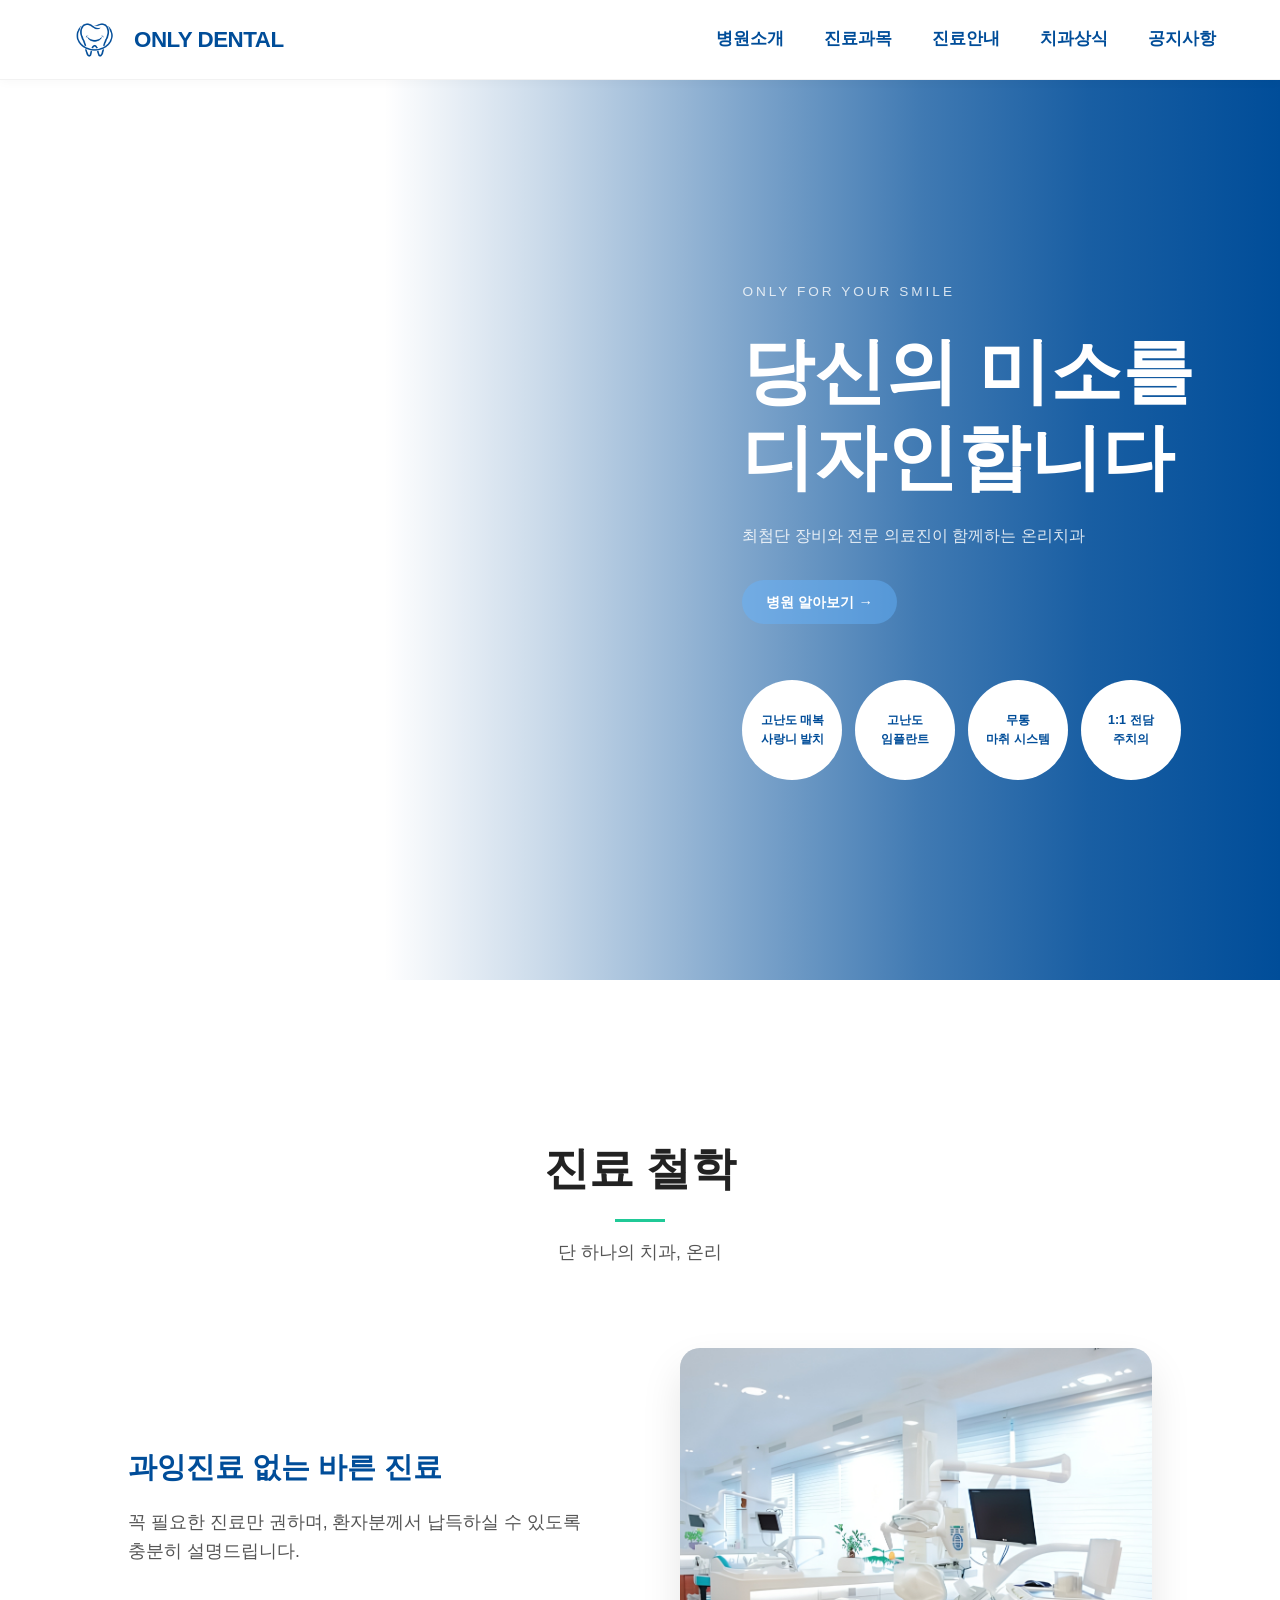
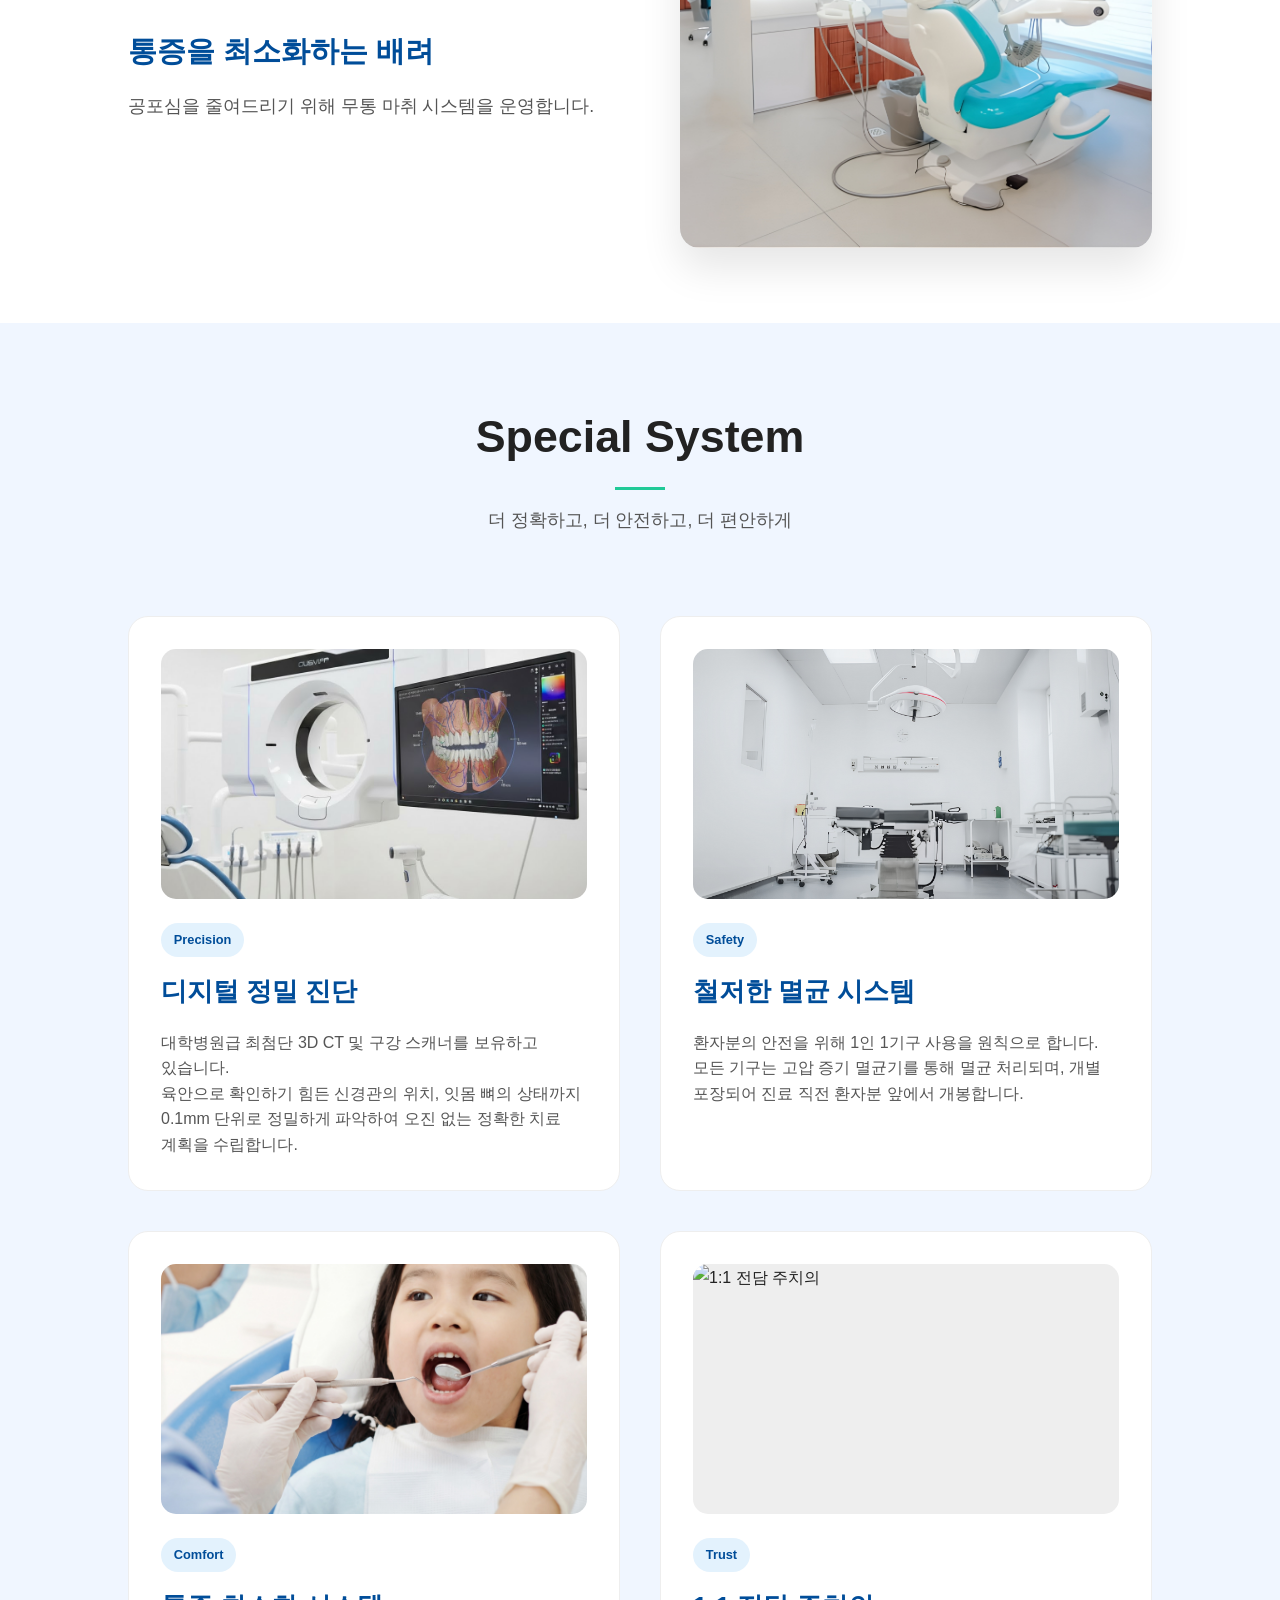
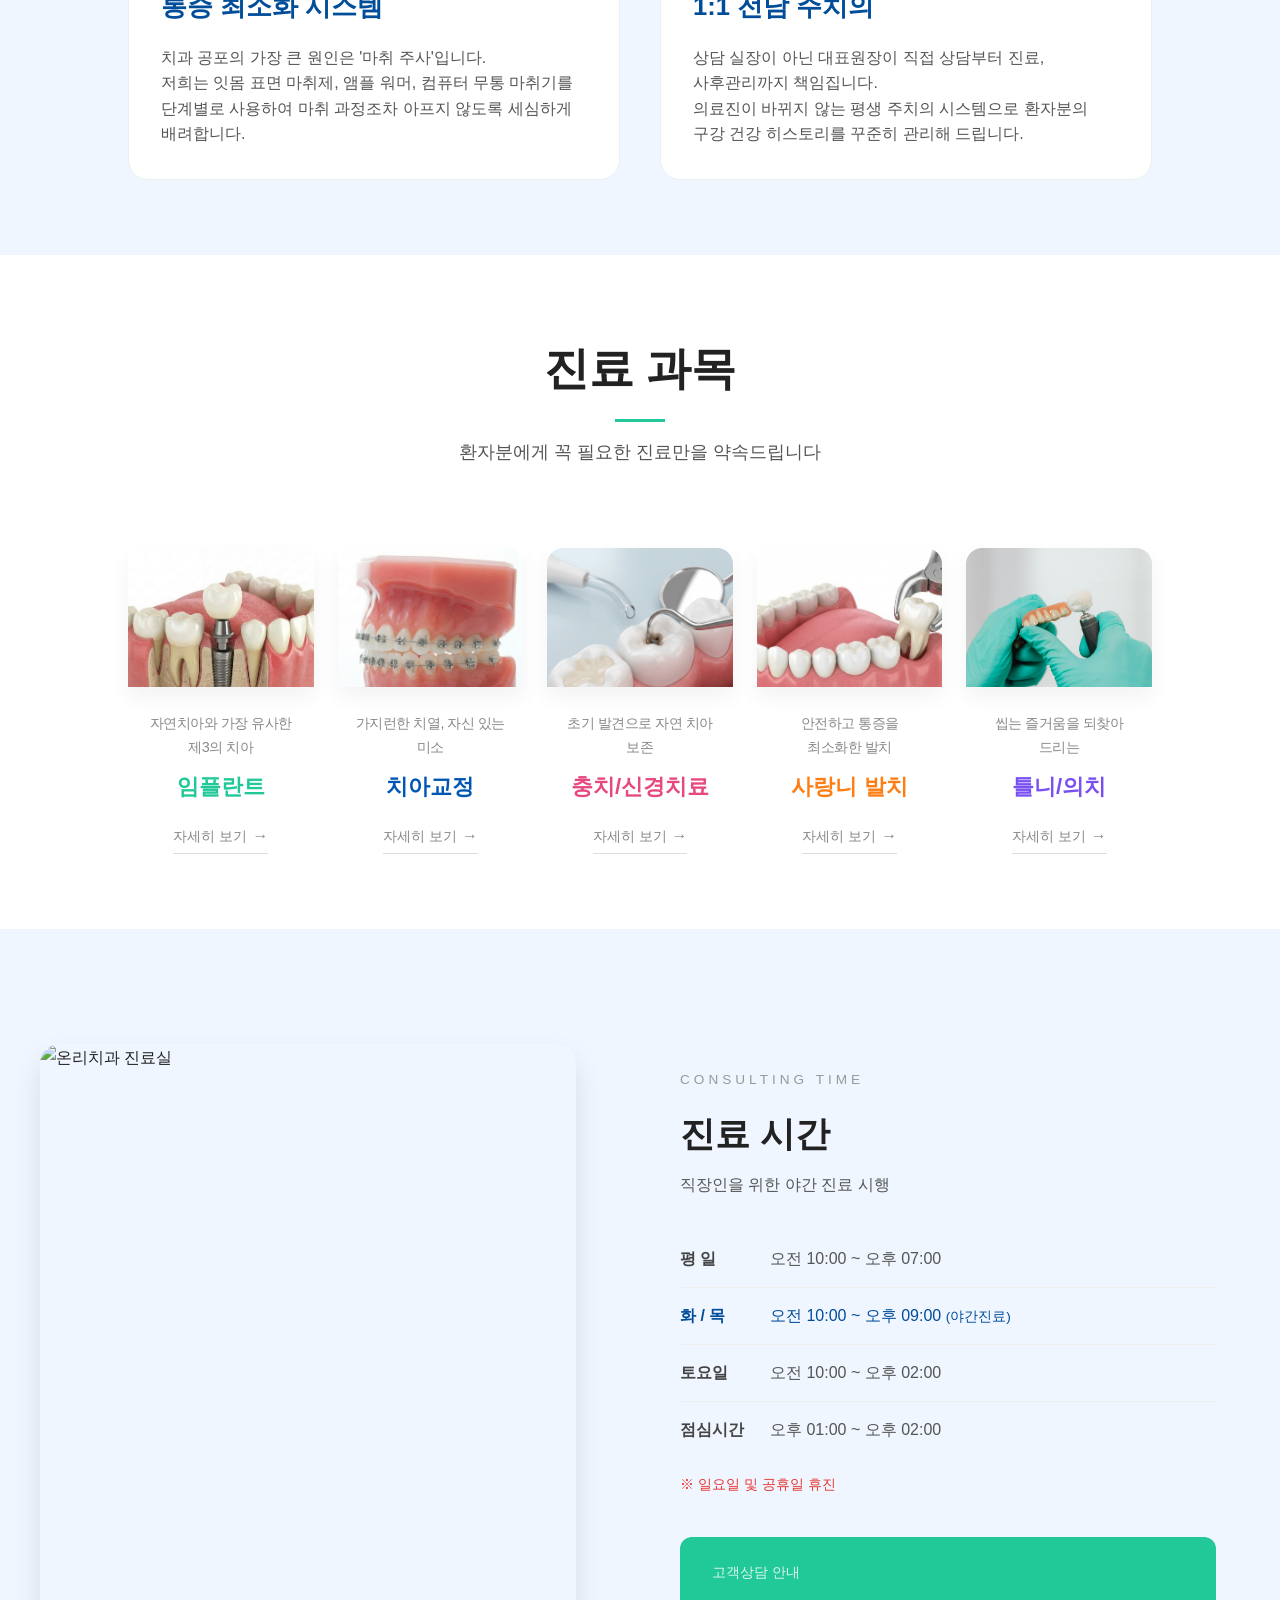
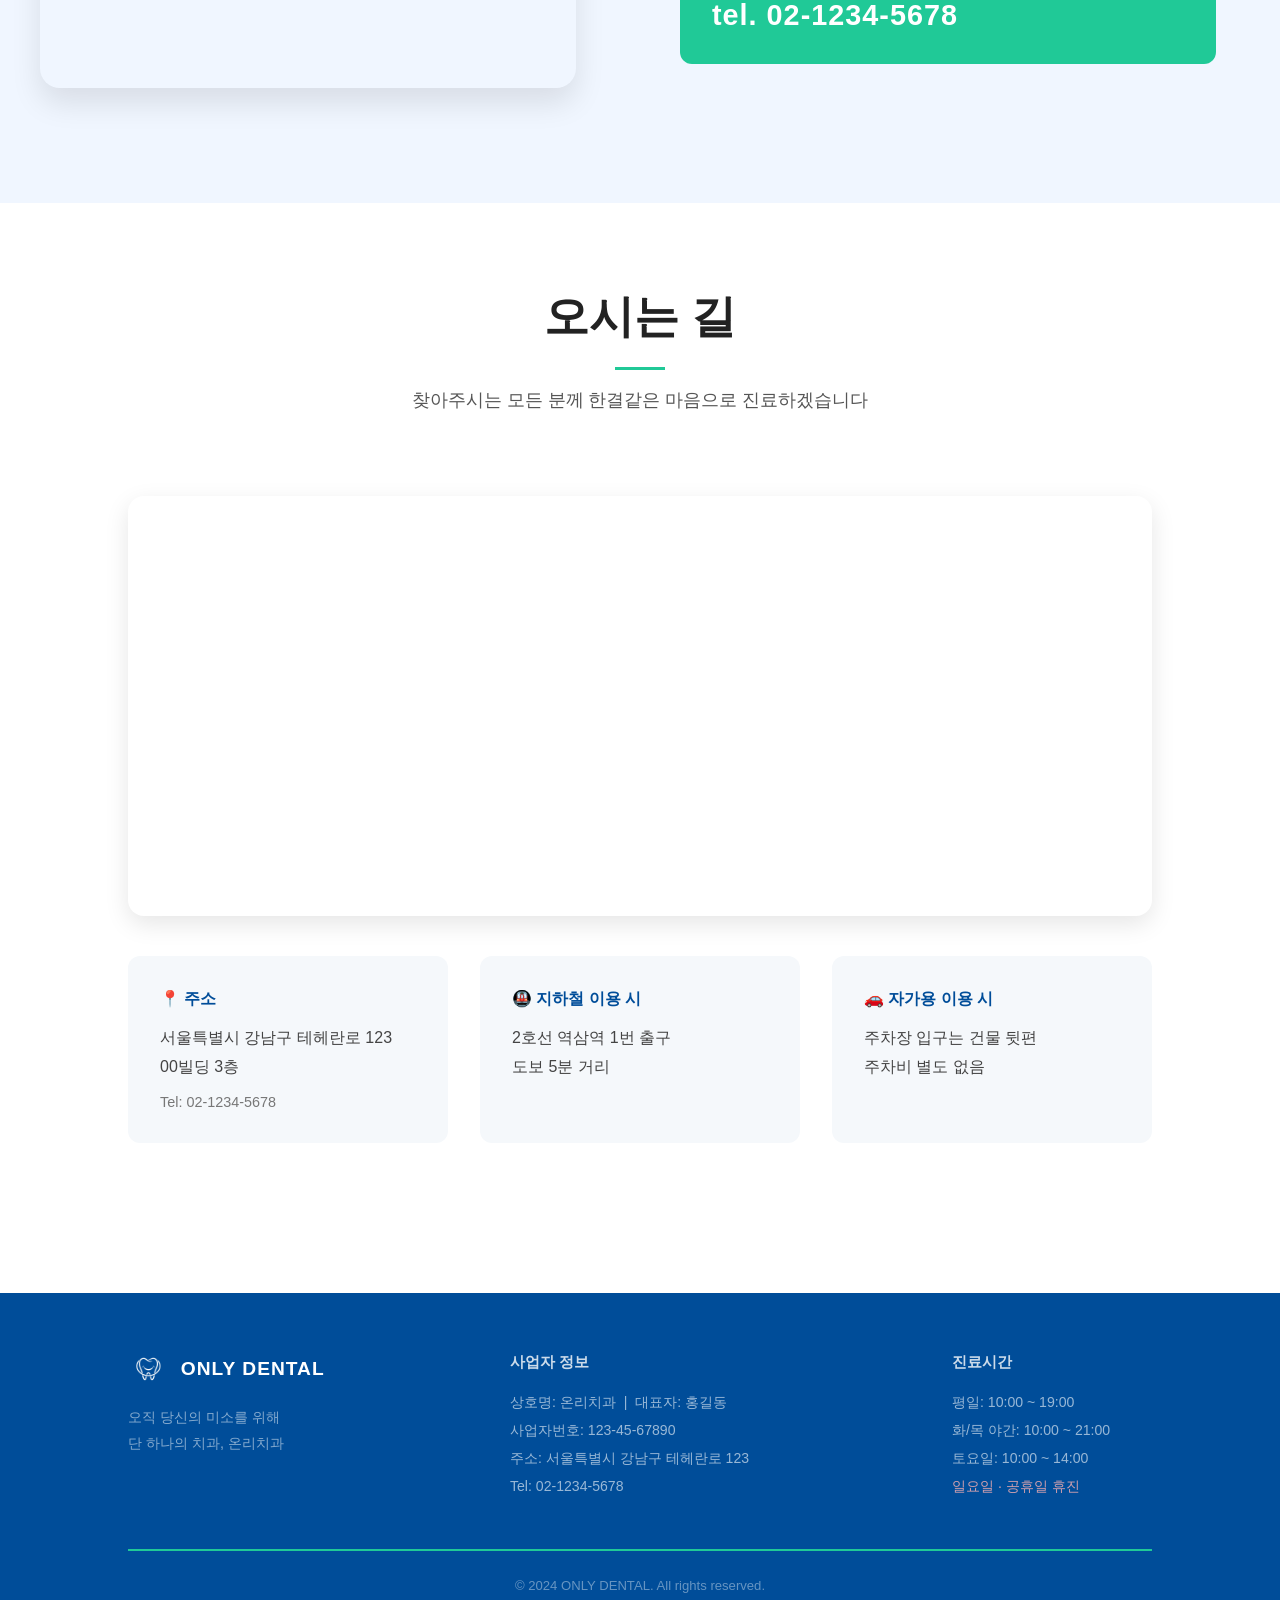
==== index.html @ c9c7b93b "update" ====
<!DOCTYPE html>
<html lang="ko">

<head>
    <meta charset="UTF-8">
    <meta name="viewport" content="width=device-width, initial-scale=1.0">
    <title>온리치과 - ONLY DENTAL</title>
    <link rel="stylesheet" href="style.css">
    <style>
        @font-face {
            font-family: 'Pretendard';
            src: url('fonts/Pretendard-Regular.woff2') format('woff2');
            font-weight: 400;
            font-display: optional;
        }
        @font-face {
            font-family: 'Pretendard';
            src: url('fonts/Pretendard-SemiBold.woff2') format('woff2');
            font-weight: 600;
            font-display: optional;
        }
        @font-face {
            font-family: 'Pretendard';
            src: url('fonts/Pretendard-Bold.woff2') format('woff2');
            font-weight: 700;
            font-display: optional;
        }
        @font-face {
            font-family: 'Pretendard';
            src: url('fonts/Pretendard-ExtraBold.woff2') format('woff2');
            font-weight: 800;
            font-display: optional;
        }
    </style>
</head>

<body>
    <header>
        <div class="logo">
            <a href="index.html">
                <img src="logo1.png" alt="ONLY DENTAL" class="logo-img" id="logo-img">
                <span class="logo-text">ONLY DENTAL</span>
            </a>
        </div>
        <nav>
            <ul>
                <li><a href="about.html">병원소개</a></li>
                <li><a href="service.html">진료과목</a></li>
                <li><a href="guide.html">진료안내</a></li>
                <li><a href="knowledge.html">치과상식</a></li>
                <li><a href="notice.html">공지사항</a></li>
            </ul>
        </nav>
        <div class="mobile-menu-toggle">☰</div>
    </header>

    <section class="hero" id="home">
        <!-- 슬라이드 1 -->
        <div class="hero-slide active" style="background-image: url('hero1.png');">
            <div class="hero-content-box">
                <p class="hero-sub-label">ONLY FOR YOUR SMILE</p>
                <h1>당신의 미소를<br>디자인합니다</h1>
                <p class="hero-desc">최첨단 장비와 전문 의료진이 함께하는 온리치과</p>
                <a href="about.html" class="cta-button">병원 알아보기 →</a>
                <div class="hero-badges">
                    <div class="hero-badge">고난도 매복<br>사랑니 발치</div>
                    <div class="hero-badge">고난도<br>임플란트</div>
                    <div class="hero-badge">무통<br>마취 시스템</div>
                    <div class="hero-badge">1:1 전담<br>주치의</div>
                </div>
            </div>
        </div>

        <!-- 슬라이드 2 -->
        <div class="hero-slide" style="background-image: url('hero2.png');">
            <div class="hero-content-box">
                <p class="hero-sub-label">OUR SERVICES</p>
                <h1>온리치과와 함께<br>건강한 미소를</h1>
                <p class="hero-desc">검증된 술식과 체계적인 진료 시스템</p>
                <div class="hero-icons">
                    <div class="hero-icon-item">
                        <div class="hero-icon-circle">
                            <img src="implant.jpg" alt="임플란트">
                        </div>
                        <span>임플란트</span>
                    </div>
                    <div class="hero-icon-item">
                        <div class="hero-icon-circle">
                            <img src="orthodontics.jpg" alt="치아교정">
                        </div>
                        <span>치아교정</span>
                    </div>
                    <div class="hero-icon-item">
                        <div class="hero-icon-circle">
                            <img src="cavity.jpg" alt="충치·신경치료">
                        </div>
                        <span>충치·신경치료</span>
                    </div>
                    <div class="hero-icon-item">
                        <div class="hero-icon-circle">
                            <img src="wisdom.jpg" alt="사랑니 발치">
                        </div>
                        <span>사랑니 발치</span>
                    </div>
                    <div class="hero-icon-item">
                        <div class="hero-icon-circle">
                            <img src="denture.jpg" alt="틀니·의치">
                        </div>
                        <span>틀니·의치</span>
                    </div>
                    <div class="hero-icon-item">
                        <div class="hero-icon-circle">
                            <img src="scaling.jpg" alt="스케일링">
                        </div>
                        <span>스케일링</span>
                    </div>
                </div>
            </div>
        </div>

    </section>

    <!-- 진료 철학 섹션 -->
    <section class="section" id="philosophy" style="padding: 150px 10% 75px; background-color: white;">
        <div class="section-title">
            <h2>진료 철학</h2>
            <p>단 하나의 치과, 온리</p>
        </div>
        <div class="about-preview">
            <div class="about-text">
                <h3>과잉진료 없는 바른 진료</h3>
                <p>꼭 필요한 진료만 권하며, 환자분께서 납득하실 수 있도록 충분히 설명드립니다.</p>
                <br>
                <h3>통증을 최소화하는 배려</h3>
                <p>공포심을 줄여드리기 위해 무통 마취 시스템을 운영합니다.</p>
            </div>
            <div class="about-image">
                <img src="clinic-interior.png" alt="온리치과 진료실 내부"
                     style="width:100%; height:100%; object-fit:cover;">
            </div>
        </div>
    </section>

    <!-- Special System 섹션 -->
    <section class="section" id="system" style="padding: 75px 10%; background-color: #f0f6ff;">
        <div class="section-title">
            <h2>Special System</h2>
            <p>더 정확하고, 더 안전하고, 더 편안하게</p>
        </div>
        <div class="system-container">
            <div class="system-row">
                <div class="system-image">
                    <img src="Special System1.jpg" alt="디지털 정밀 진단">
                </div>
                <div class="system-text">
                    <div class="icon-badge">Precision</div>
                    <h3>디지털 정밀 진단</h3>
                    <p>대학병원급 최첨단 3D CT 및 구강 스캐너를 보유하고 있습니다.<br>
                    육안으로 확인하기 힘든 신경관의 위치, 잇몸 뼈의 상태까지
                    0.1mm 단위로 정밀하게 파악하여 오진 없는 정확한 치료 계획을 수립합니다.</p>
                </div>
            </div>
            <div class="system-row">
                <div class="system-image">
                    <img src="Special System2.png" alt="철저한 멸균 시스템">
                </div>
                <div class="system-text">
                    <div class="icon-badge">Safety</div>
                    <h3>철저한 멸균 시스템</h3>
                    <p>환자분의 안전을 위해 1인 1기구 사용을 원칙으로 합니다.<br>
                    모든 기구는 고압 증기 멸균기를 통해 멸균 처리되며,
                    개별 포장되어 진료 직전 환자분 앞에서 개봉합니다.</p>
                </div>
            </div>
            <div class="system-row">
                <div class="system-image">
                    <img src="Special System3.png" alt="통증 최소화 시스템">
                </div>
                <div class="system-text">
                    <div class="icon-badge">Comfort</div>
                    <h3>통증 최소화 시스템</h3>
                    <p>치과 공포의 가장 큰 원인은 '마취 주사'입니다.<br>
                    저희는 잇몸 표면 마취제, 앰플 워머, 컴퓨터 무통 마취기를
                    단계별로 사용하여 마취 과정조차 아프지 않도록 세심하게 배려합니다.</p>
                </div>
            </div>
            <div class="system-row">
                <div class="system-image">
                    <img src="Special System4.png" alt="1:1 전담 주치의">
                </div>
                <div class="system-text">
                    <div class="icon-badge">Trust</div>
                    <h3>1:1 전담 주치의</h3>
                    <p>상담 실장이 아닌 대표원장이 직접 상담부터 진료, 사후관리까지 책임집니다.<br>
                    의료진이 바뀌지 않는 평생 주치의 시스템으로
                    환자분의 구강 건강 히스토리를 꾸준히 관리해 드립니다.</p>
                </div>
            </div>
        </div>
    </section>

    <!-- 진료 과목 섹션 -->
    <section class="section service-section" id="services" style="padding: 75px 10%; background-color: white;">
        <div class="section-title">
            <h2>진료 과목</h2>
            <p>환자분에게 꼭 필요한 진료만을 약속드립니다</p>
        </div>
        <div class="service-grid">
            <div class="service-item">
                <div class="service-img">
                    <img src="service-implant.png" alt="임플란트">
                </div>
                <div class="service-info">
                    <p class="sub-desc">자연치아와 가장 유사한 제3의 치아</p>
                    <h3 class="text-green">임플란트</h3>
                    <a href="service.html#implant" class="view-btn">자세히 보기 <span class="arrow">→</span></a>
                </div>
            </div>
            <div class="service-item">
                <div class="service-img">
                    <img src="service-ortho.png" alt="치아교정">
                </div>
                <div class="service-info">
                    <p class="sub-desc">가지런한 치열, 자신 있는 미소</p>
                    <h3 class="text-blue">치아교정</h3>
                    <a href="service.html#ortho" class="view-btn">자세히 보기 <span class="arrow">→</span></a>
                </div>
            </div>
            <div class="service-item">
                <div class="service-img">
                    <img src="service-cavity.png" alt="충치치료">
                </div>
                <div class="service-info">
                    <p class="sub-desc">초기 발견으로 자연 치아 보존</p>
                    <h3 class="text-pink">충치/신경치료</h3>
                    <a href="service.html#cavity" class="view-btn">자세히 보기 <span class="arrow">→</span></a>
                </div>
            </div>
            <div class="service-item">
                <div class="service-img">
                    <img src="service-wisdom.png" alt="사랑니 발치">
                </div>
                <div class="service-info">
                    <p class="sub-desc">안전하고 통증을 최소화한 발치</p>
                    <h3 class="text-orange">사랑니 발치</h3>
                    <a href="service.html#wisdom" class="view-btn">자세히 보기 <span class="arrow">→</span></a>
                </div>
            </div>
            <div class="service-item">
                <div class="service-img">
                    <img src="service-denture.jpg" alt="틀니/의치">
                </div>
                <div class="service-info">
                    <p class="sub-desc">씹는 즐거움을 되찾아 드리는</p>
                    <h3 class="text-purple">틀니/의치</h3>
                    <a href="service.html#denture" class="view-btn">자세히 보기 <span class="arrow">→</span></a>
                </div>
            </div>
        </div>
    </section>

    <!-- 진료 시간 섹션 -->
    <section id="hours" style="margin: 0; padding: 75px 0; background-color: #f0f6ff;">
        <div style="display: flex; flex-wrap: wrap; min-height: 500px;">
            <div style="flex: 1; min-width: 300px; min-height: 400px; overflow: hidden; border-radius: 20px; margin: 40px; box-shadow: 0 15px 30px rgba(0,0,0,0.1);">
                <img src="image2.png" alt="온리치과 진료실"
                     style="width: 100%; height: 100%; object-fit: cover; display: block;">
            </div>
            <div style="flex: 1; min-width: 300px; background: #f0f6ff; display: flex; flex-direction: column; justify-content: center; padding: 4rem;">
                <p style="font-size: 0.85rem; letter-spacing: 4px; color: #999; text-transform: uppercase; margin-bottom: 0.8rem;">CONSULTING TIME</p>
                <h2 style="font-size: 2.2rem; font-weight: 700; color: var(--text-dark); margin-bottom: 0.5rem;">진료 시간</h2>
                <p style="color: var(--text-light); margin-bottom: 2rem; font-size: 1rem;">직장인을 위한 야간 진료 시행</p>
                <table style="width: 100%; border-collapse: collapse; margin-bottom: 1rem;">
                    <tr style="border-bottom: 1px solid #eee;">
                        <td style="padding: 0.9rem 0; color: #444; font-weight: 600; width: 90px;">평 일</td>
                        <td style="padding: 0.9rem 0; color: #555;">오전 10:00 ~ 오후 07:00</td>
                    </tr>
                    <tr style="border-bottom: 1px solid #eee;">
                        <td style="padding: 0.9rem 0; color: var(--primary-blue); font-weight: 600;">화 / 목</td>
                        <td style="padding: 0.9rem 0; color: var(--primary-blue);">오전 10:00 ~ 오후 09:00 <span style="font-size: 0.85rem;">(야간진료)</span></td>
                    </tr>
                    <tr style="border-bottom: 1px solid #eee;">
                        <td style="padding: 0.9rem 0; color: #444; font-weight: 600;">토요일</td>
                        <td style="padding: 0.9rem 0; color: #555;">오전 10:00 ~ 오후 02:00</td>
                    </tr>
                    <tr>
                        <td style="padding: 0.9rem 0; color: #444; font-weight: 600;">점심시간</td>
                        <td style="padding: 0.9rem 0; color: #555;">오후 01:00 ~ 오후 02:00</td>
                    </tr>
                </table>
                <p style="font-size: 0.88rem; color: #e53935; margin-bottom: 2.5rem;">※ 일요일 및 공휴일 휴진</p>
                <div style="background: var(--accent-green); border-radius: 12px; padding: 1.5rem 2rem;">
                    <p style="color: rgba(255,255,255,0.85); font-size: 0.85rem; margin-bottom: 0.4rem;">고객상담 안내</p>
                    <p style="color: white; font-size: 1.8rem; font-weight: 800; letter-spacing: 1px;">tel. 02-1234-5678</p>
                </div>
            </div>
        </div>
    </section>

    <!-- 오시는 길 섹션 -->
    <section class="section" id="location" style="padding: 75px 10% 150px; background-color: white;">
        <div class="section-title">
            <h2>오시는 길</h2>
            <p>찾아주시는 모든 분께 한결같은 마음으로 진료하겠습니다</p>
        </div>
        <div style="width: 100%; height: 420px; border-radius: 16px; overflow: hidden; box-shadow: 0 8px 24px rgba(0,0,0,0.1); margin-bottom: 2.5rem;">
            <iframe
                src="https://www.google.com/maps/embed?pb=!1m18!1m12!1m3!1d3165.3541753415443!2d127.028929111777!3d37.49956397193935!2m3!1f0!2f0!3f0!3m2!1i1024!2i768!4f13.1!3m3!1m2!1s0x357ca157b7724c47%3A0x75f2f9d7958750eb!2z7ISc7Jq47Yq567OE7IucIOqwleuCqOq1rCDthYztl6TrnoDroZwgMTIz!5e0!3m2!1sko!2skr!4v1777473398261!5m2!1sko!2skr"
                width="100%" height="100%" style="border:0;"
                allowfullscreen="" loading="lazy"
                referrerpolicy="no-referrer-when-downgrade">
            </iframe>
        </div>
        <div style="display: flex; gap: 2rem; flex-wrap: wrap; justify-content: center; margin-top: 1rem;">
            <div style="flex: 1; min-width: 260px; background: var(--light-bg); border-radius: 12px; padding: 1.8rem 2rem;">
                <p style="font-size: 1rem; font-weight: 700; color: var(--primary-blue); margin-bottom: 0.8rem;">📍 주소</p>
                <p style="color: #444; line-height: 1.8;">서울특별시 강남구 테헤란로 123<br>00빌딩 3층</p>
                <p style="color: #777; font-size: 0.9rem; margin-top: 0.5rem;">Tel: 02-1234-5678</p>
            </div>
            <div style="flex: 1; min-width: 260px; background: var(--light-bg); border-radius: 12px; padding: 1.8rem 2rem;">
                <p style="font-size: 1rem; font-weight: 700; color: var(--primary-blue); margin-bottom: 0.8rem;">🚇 지하철 이용 시</p>
                <p style="color: #444; line-height: 1.8;">2호선 역삼역 1번 출구<br>도보 5분 거리</p>
            </div>
            <div style="flex: 1; min-width: 260px; background: var(--light-bg); border-radius: 12px; padding: 1.8rem 2rem;">
                <p style="font-size: 1rem; font-weight: 700; color: var(--primary-blue); margin-bottom: 0.8rem;">🚗 자가용 이용 시</p>
                <p style="color: #444; line-height: 1.8;">주차장 입구는 건물 뒷편<br>주차비 별도 없음</p>
            </div>
        </div>
    </section>

    <!-- 푸터 -->
    <footer style="background-color: var(--primary-blue); color: rgba(255,255,255,0.85); padding: 3.5rem 10%;">
        <div style="max-width: 1200px; margin: 0 auto; display: flex; flex-wrap: wrap; gap: 3rem; justify-content: space-between; align-items: flex-start;">
            <div style="min-width: 200px;">
                <div style="display: flex; align-items: center; gap: 0.8rem; margin-bottom: 1rem;">
                    <img src="logo1.png" alt="ONLY DENTAL" style="height: 40px; filter: brightness(0) invert(1);">
                    <span style="font-size: 1.2rem; font-weight: 700; color: white; letter-spacing: 1px;">ONLY DENTAL</span>
                </div>
                <p style="font-size: 0.9rem; color: rgba(255,255,255,0.65); line-height: 1.8;">
                    오직 당신의 미소를 위해<br>단 하나의 치과, 온리치과
                </p>
            </div>
            <div style="min-width: 260px;">
                <p style="font-weight: 700; color: white; margin-bottom: 0.8rem; font-size: 0.95rem;">사업자 정보</p>
                <p style="font-size: 0.88rem; line-height: 2; color: rgba(255,255,255,0.75);">
                    상호명: 온리치과 &nbsp;|&nbsp; 대표자: 홍길동<br>
                    사업자번호: 123-45-67890<br>
                    주소: 서울특별시 강남구 테헤란로 123<br>
                    Tel: 02-1234-5678
                </p>
            </div>
            <div style="min-width: 200px;">
                <p style="font-weight: 700; color: white; margin-bottom: 0.8rem; font-size: 0.95rem;">진료시간</p>
                <p style="font-size: 0.88rem; line-height: 2; color: rgba(255,255,255,0.75);">
                    평일: 10:00 ~ 19:00<br>
                    화/목 야간: 10:00 ~ 21:00<br>
                    토요일: 10:00 ~ 14:00<br>
                    <span style="color: #ffb3b3;">일요일 · 공휴일 휴진</span>
                </p>
            </div>
        </div>
        <div style="border-top: 2px solid var(--accent-green); margin-top: 2.5rem; padding-top: 1.5rem; text-align: center;">
            <p style="font-size: 0.82rem; color: rgba(255,255,255,0.5);">&copy; 2024 ONLY DENTAL. All rights reserved.</p>
        </div>
    </footer>

    <script src="script.js"></script>
</body>

</html>
---- style.css ----
:root {
    --primary-blue: #004d99;
    /* Slightly darker, more premium blue */
    --accent-green: #20c997;
    /* More vibrant teal/green */
    --text-dark: #222222;
    --text-light: #555555;
    --white: #ffffff;
    --light-bg: #f5f8fb;
    /* Very subtle blue-grey tint */
    --font-heading: 'Pretendard', sans-serif;
    --font-body: 'Pretendard', sans-serif;
}

* {
    margin: 0;
    padding: 0;
    box-sizing: border-box;
    word-break: keep-all;
    /* Better Korean text wrapping */
}

body {
    font-family: var(--font-body);
    color: var(--text-dark);
    line-height: 1.7;
    background-color: var(--white);
    -webkit-font-smoothing: antialiased;
}

a {
    text-decoration: none;
    color: inherit;
}

ul {
    list-style: none;
}

/* Header */
header {
    display: flex;
    justify-content: space-between;
    align-items: center;
    padding: 0.6rem 5%;
    background-color: rgba(255, 255, 255, 0.95);
    backdrop-filter: blur(10px);
    border-bottom: 1px solid rgba(0, 0, 0, 0.05);
    position: sticky;
    top: 0;
    z-index: 1000;
    box-shadow: 0 2px 10px rgba(0, 0, 0, 0.03);
    transition: background-color 0.4s ease, box-shadow 0.4s ease;
}

.logo {
    display: flex;
    align-items: center;
}

.logo a {
    display: flex;
    align-items: center;
    gap: 10px;
    text-decoration: none;
}

.logo-text {
    font-size: 1.4rem;
    font-weight: 800;
    color: var(--primary-blue);
    letter-spacing: -0.5px;
    transition: color 0.4s ease;
}

header.scrolled .logo-text {
    color: var(--white); /* 스크롤 시 흰색으로 */
}

/* 로고 이미지 */
.logo-img {
    height: 60px;
    width: auto;
    transition: all 0.3s ease;
}

nav ul {
    display: flex;
    gap: 2.5rem;
}

nav a {
    font-weight: 600;
    font-size: 1.05rem;
    color: var(--primary-blue); /* 기존 var(--text-dark) → 변경 */
    transition: color 0.3s, transform 0.2s;
    position: relative;
}

nav a:hover,
nav a.active {
    color: var(--primary-blue);
}

nav a::after {
    content: '';
    position: absolute;
    width: 0;
    height: 2px;
    bottom: -5px;
    left: 0;
    background-color: var(--accent-green);
    transition: width 0.3s;
}

nav a:hover::after,
nav a.active::after {
    width: 100%;
}

/* 스크롤 시 헤더 */
header.scrolled {
    background-color: var(--primary-blue) !important;
    box-shadow: 0 2px 20px rgba(0, 77, 153, 0.3);
}

header.scrolled .logo-img {
    filter: brightness(0) invert(1); /* 로고 흰색으로 */
}

header.scrolled nav a {
    color: var(--white);
}

header.scrolled nav a:hover,
header.scrolled nav a.active {
    color: var(--accent-green);
}

/* Hero Section */
.hero {
    position: relative;
    height: 900px;
    overflow: hidden;
    display: flex;
    align-items: center;
    justify-content: flex-start;
    text-align: left;
    padding: 0 10%;
}

.hero-slider {
    position: absolute;
    top: 0;
    left: 0;
    width: 100%;
    height: 100%;
    z-index: 0;
}

.hero-slide {
    position: absolute;
    top: 0;
    left: 0;
    width: 100%;
    height: 100%;
    background-size: cover;
    background-position: center;
    opacity: 0;
    transition: opacity 1.5s ease-in-out;
    pointer-events: none; /* 이거 추가! */
}

.hero-slide.active {
    opacity: 1;
    pointer-events: auto; /* 이거 추가! */
}

/* 히어로 파란 박스 */
.hero-content-box {
    position: absolute;
    right: 0;
    top: 0;
    height: 100%;
    width: 100%;
    background: linear-gradient(
        to right,
        rgba(0, 77, 153, 0) 0%,
        rgba(0, 77, 153, 0) 30%,
        rgba(0, 77, 153, 0.2) 42%,
        rgba(0, 77, 153, 0.5) 58%,
        rgba(0, 77, 153, 0.75) 72%,
        rgba(0, 77, 153, 0.9) 85%,
        rgba(0, 77, 153, 1) 100%
    );
    display: flex;
    flex-direction: column;
    justify-content: center;
    padding: 3rem 6% 3rem 58%;
}

.hero-content-box h1 {
    font-size: 4.5rem !important;
    font-weight: 800 !important;
    color: white !important;
    line-height: 1.2 !important;
    margin-bottom: 1.5rem !important;
}

.hero-sub-label {
    font-size: 0.85rem;
    letter-spacing: 3px;
    color: rgba(255,255,255,0.8);
    text-transform: uppercase;
    margin-bottom: 1.5rem;
}

.hero-desc {
    font-size: 1rem;
    color: rgba(255,255,255,0.85);
    margin-bottom: 2rem;
    line-height: 1.5;
}

.hero-badges {
    display: flex;
    gap: 0.8rem;
    margin-top: 1.5rem;
    flex-wrap: nowrap;
}

.hero-badge {
    width: 100px;
    height: 100px;
    border-radius: 50%;
    background: white;
    color: var(--primary-blue);
    font-size: 0.78rem;
    font-weight: 700;
    display: flex;
    align-items: center;
    justify-content: center;
    text-align: center;
    line-height: 1.5;
    flex-shrink: 0;
}

.hero-icons {
    display: grid;
    grid-template-columns: repeat(3, 1fr);
    gap: 2rem 2.5rem;
    margin-top: 1.5rem;
    width: 420px;
}

.hero-icon-item {
    display: flex;
    flex-direction: column;
    align-items: center;
    gap: 0.8rem;
    text-align: center;
}

.hero-icon-circle {
    width: 100px;
    height: 100px;
    border-radius: 50%;
    background: white;
    display: flex;
    align-items: center;
    justify-content: center;
    overflow: hidden;
}

.hero-icon-circle img {
    width: 68px;
    height: 68px;
    object-fit: contain;
}

.hero-icon-item span {
    color: white;
    font-size: 0.85rem;
    font-weight: 600;
    text-shadow: 0 1px 4px rgba(0,0,0,0.5);
    white-space: nowrap;
    text-align: center;
}

/* 히어로 도트 */
.hero-dots {
  position: absolute;
  bottom: 30px;
  left: 50%;
  transform: translateX(-50%);
  display: flex;
  gap: 10px;
  z-index: 10;
}

.dot {
  width: 12px;
  height: 12px;
  border-radius: 50%;
  background: rgba(255, 255, 255, 0.4);
  cursor: pointer;
  transition: all 0.3s ease;
}

.dot.active {
  background: white;
  width: 30px;
  border-radius: 10px;
}

.hero-content {
    position: relative;
    z-index: 2;
    width: 100%;
    text-align: center;
}

.hero-subtitle,
.hero h1,
.hero-content > p {
    background-image: none;
    -webkit-background-clip: unset;
    background-clip: unset;
    -webkit-text-fill-color: unset;
}

.hero-subtitle {
    font-size: 0.9rem;
    font-weight: 400;
    margin-bottom: 0.8rem;
    letter-spacing: 3px;
    text-transform: uppercase;
    color: rgba(255, 255, 255, 0.75);
    animation: fadeInUp 0.8s ease-out;
}



.hero-content > p {
    font-size: clamp(0.95rem, 1.3vw, 1.15rem);
    margin-bottom: 2rem;
    line-height: 1.6;
    color: rgba(255, 255, 255, 0.75);
    animation: fadeInUp 1s ease-out 0.4s both;
}

@keyframes fadeInUp {
    from {
        opacity: 0;
        transform: translateY(20px);
    }
    to {
        opacity: 1;
        transform: translateY(0);
    }
}

/* 태블릿 */
@media (max-width: 1200px) {
}

/* 모바일 */
@media (max-width: 768px) {
    .hero {
        height: 600px;
        padding: 0;
    }

    .hero-content {
        text-align: center;
    }

    .hero h1 {
        font-size: 1.6rem;
        white-space: normal;
    }
}


.cta-button {
    display: inline-block;
    padding: 0.6rem 1.5rem;
    background: rgba(100,180,255,0.45);
    color: white;
    border: none;
    border-radius: 50px;
    font-weight: 700;
    font-size: 0.9rem;
    text-decoration: none;
    width: fit-content;
    transition: all 0.3s ease;
    margin-bottom: 2rem;
}

.cta-button:hover {
    background: white;
    color: var(--primary-blue);
}

/* 섹션 기본 패딩 */
.section {
    padding: 150px 10%;
}

/* 위아래 흰색 섹션 연속 시 패딩 축소 */
.section + .section {
    padding-top: 75px;
}

.section-title {
    text-align: center;
    margin-bottom: 5rem;
}

.section-title h2 {
    font-size: 2.8rem;
    color: var(--text-dark);
    margin-bottom: 1rem;
    font-weight: 800;
}

.section-title h2::after {
    content: '';
    display: block;
    width: 50px;
    height: 3px;
    background: var(--accent-green);
    margin: 0.8rem auto 0;
}

.section-title h2 span {
    color: var(--primary-blue);
}

.section-title p {
    color: var(--text-light);
    font-size: 1.1rem;
}

/* About Section (Preview on Home) */
.about-preview {
    background-color: var(--white);
    display: flex;
    gap: 5rem;
    align-items: center;
}

.about-text {
    flex: 1;
}

.about-text h3 {
    font-size: 1.8rem;
    margin-bottom: 1rem;
    color: var(--primary-blue);
}

.about-text p {
    font-size: 1.1rem;
    margin-bottom: 2rem;
    color: var(--text-light);
}

.about-image {
    flex: 1;
    height: 500px;
    background-color: #e9ecef;
    border-radius: 20px;
    box-shadow: 0 20px 40px rgba(0, 0, 0, 0.1);
    overflow: hidden;
}

/* Footer */
footer {
    background-color: #2c3e50;
    color: #ecf0f1;
    padding: 4rem 10%;
    margin-top: auto;
}

footer p {
    margin-bottom: 0.5rem;
    opacity: 0.8;
}

.mobile-menu-toggle {
    display: none;
    font-size: 1.5rem;
    cursor: pointer;
}

/* Responsive Design */
@media (max-width: 768px) {
    .mobile-menu-toggle {
        display: block;
    }

    nav ul {
        display: none;
        flex-direction: column;
        position: absolute;
        top: 100%;
        left: 0;
        width: 100%;
        background-color: white;
        padding: 1rem;
        box-shadow: 0 4px 6px rgba(0, 0, 0, 0.1);
    }

    nav ul.active {
        display: flex;
    }

    header nav ul {
        top: 70px;
        /* Overrides top: 100% from nav ul */
        box-shadow: 0 4px 10px rgba(0, 0, 0, 0.1);
        /* Overrides box-shadow from nav ul */
    }

    header nav ul li {
        margin: 0;
        padding: 1rem;
        border-bottom: 1px solid #eee;
    }



    .about-preview,
    .hours-info {
        flex-direction: column;
    }

    .about-image {
        width: 100%;
        height: 300px;
    }

    .section {
        padding: 4rem 5%;
    }
}

/* Clinical Services Section Styles */
.service-section {
    background-color: #fff;
}

.service-grid {
    display: grid;
    grid-template-columns: repeat(auto-fit, minmax(220px, 1fr));
    gap: 1.5rem;
    justify-content: center;
}

.service-item {
    text-align: center;
    transition: transform 0.3s ease;
}

.service-item:hover {
    transform: translateY(-5px);
}

.service-img {
    width: 100%;
    aspect-ratio: 4/3;
    overflow: hidden;
    margin-bottom: 1.5rem;
    box-shadow: 0 10px 20px rgba(0, 0, 0, 0.05);
}

.service-item img {
    width: 100%;
    height: 200px;
    object-fit: cover;
    border-radius: 16px;
    border: none;
    transition: transform 0.3s ease;
}

.service-item:hover .service-img img {
    transform: scale(1.05);
}

.service-info {
    padding: 0 1rem;
}

.sub-desc {
    font-size: 0.9rem;
    color: #888;
    margin-bottom: 0.5rem;
    letter-spacing: -0.5px;
}

.service-info h3 {
    font-size: 1.4rem;
    font-weight: 700;
    margin-bottom: 1rem;
}

/* Service Text Colors */
.text-green {
    color: #20c997;
}

.text-blue {
    color: #0056b3;
}

.text-pink {
    color: #e64980;
}

.text-orange {
    color: #fd7e14;
}

.text-purple {
    color: #7950f2;
}

.view-btn {
    display: inline-flex;
    align-items: center;
    gap: 5px;
    padding-bottom: 3px;
    color: #888;
    font-size: 0.9rem;
    font-weight: 500;
    border-bottom: 1px solid #ddd;
    transition: all 0.3s;
}

.view-btn:hover {
    color: var(--accent-green);
    gap: 10px;
}

.view-btn:hover::after {
    background-color: var(--accent-green);
}

.view-btn .arrow {
    font-size: 1.1em;
    transition: transform 0.3s;
}

@media (min-width: 1200px) {
    .service-grid {
        grid-template-columns: repeat(5, 1fr);
    }
}

/* Sub Hero Section (Common for subpages) */
.sub-hero {
    position: relative;
    height: 300px;
    background-size: cover;
    background-position: center;
    color: white;
    display: flex;
    align-items: center;
    justify-content: center;
    text-align: center;
    margin-bottom: 0;
}

.sub-hero::before {
    content: '';
    position: absolute;
    top: 0;
    left: 0;
    width: 100%;
    height: 100%;
    background-color: rgba(0, 77, 153, 0.85);
    z-index: 0;
}

.sub-hero>div {
    position: relative;
    z-index: 1;
}

.sub-hero h1 {
    font-size: 2.5rem;
    margin-bottom: 1rem;
}

/* System Section Styles (Migrated) */
.system-container {
    max-width: 1200px;
    margin: 0 auto;
    display: grid;
    grid-template-columns: repeat(2, 1fr);
    gap: 2.5rem;
}

.system-row {
    display: flex;
    flex-direction: column;
    gap: 1.5rem;
    margin-bottom: 0;
    /* Removed large margin */
    background: #fff;
    border: 1px solid #eee;
    padding: 2rem;
    border-radius: 20px;
    transition: transform 0.3s, box-shadow 0.3s;
}

.system-row:hover {
    transform: translateY(-5px);
    box-shadow: 0 15px 35px rgba(32, 201, 151, 0.15);
    border-left: 4px solid var(--accent-green);
}

/* Removed row-reverse logic for grid layout */

.system-image {
    width: 100%;
    height: 250px;
    /* Reduced height for cards */
    background-color: #eee;
    border-radius: 15px;
    overflow: hidden;
    box-shadow: none;
    flex: none;
}

.system-image img {
    width: 100%;
    height: 100%;
    object-fit: cover;
    display: block;
}

.system-text {
    flex: 1;
}

.system-text h3 {
    font-size: 1.6rem;
    color: var(--primary-blue);
    margin-bottom: 1rem;
    font-weight: 700;
}

.system-text p {
    font-size: 1rem;
    color: var(--text-light);
    line-height: 1.6;
    margin-bottom: 0;
}

.icon-badge {
    display: inline-block;
    padding: 0.4rem 0.8rem;
    background-color: #e3f2fd;
    color: var(--primary-blue);
    border-radius: 50px;
    font-size: 0.8rem;
    font-weight: 600;
    margin-bottom: 0.8rem;
}

@media (max-width: 768px) {
    .system-container {
        grid-template-columns: 1fr;
    }

    .system-row {
        flex-direction: column;
        gap: 1.5rem;
    }

    .system-image {
        height: 250px;
    }
}

/* Service Detail Page Styles */
.service-detail-item {
    display: flex;
    align-items: center;
    gap: 4rem;
    padding: 6rem 0;
    border-bottom: 1px solid #eee;
}

.service-detail-item:last-child {
    border-bottom: none;
}

.service-detail-item:nth-child(even) {
    flex-direction: row-reverse;
    background-color: #f9f9f9;
}

.service-detail-img {
    flex: 1;
    height: 400px;
    border-radius: 20px;
    overflow: hidden;
    box-shadow: 0 15px 30px rgba(0, 0, 0, 0.1);
}

.service-detail-img img {
    width: 100%;
    height: 100%;
    object-fit: cover;
}

.service-detail-text {
    flex: 1;
    padding: 0 2rem;
}

.service-detail-text h3 {
    font-size: 2.2rem;
    margin-bottom: 1.5rem;
    font-weight: 700;
}

.service-detail-text p {
    font-size: 1.1rem;
    line-height: 1.8;
    color: #555;
    margin-bottom: 2rem;
}

@media (max-width: 768px) {

    .service-detail-item,
    .service-detail-item:nth-child(even) {
        flex-direction: column;
        padding: 4rem 5%;
        gap: 2rem;
    }

    .service-detail-img {
        width: 100%;
        height: 300px;
    }

    .service-detail-text {
        padding: 0;
    }
}
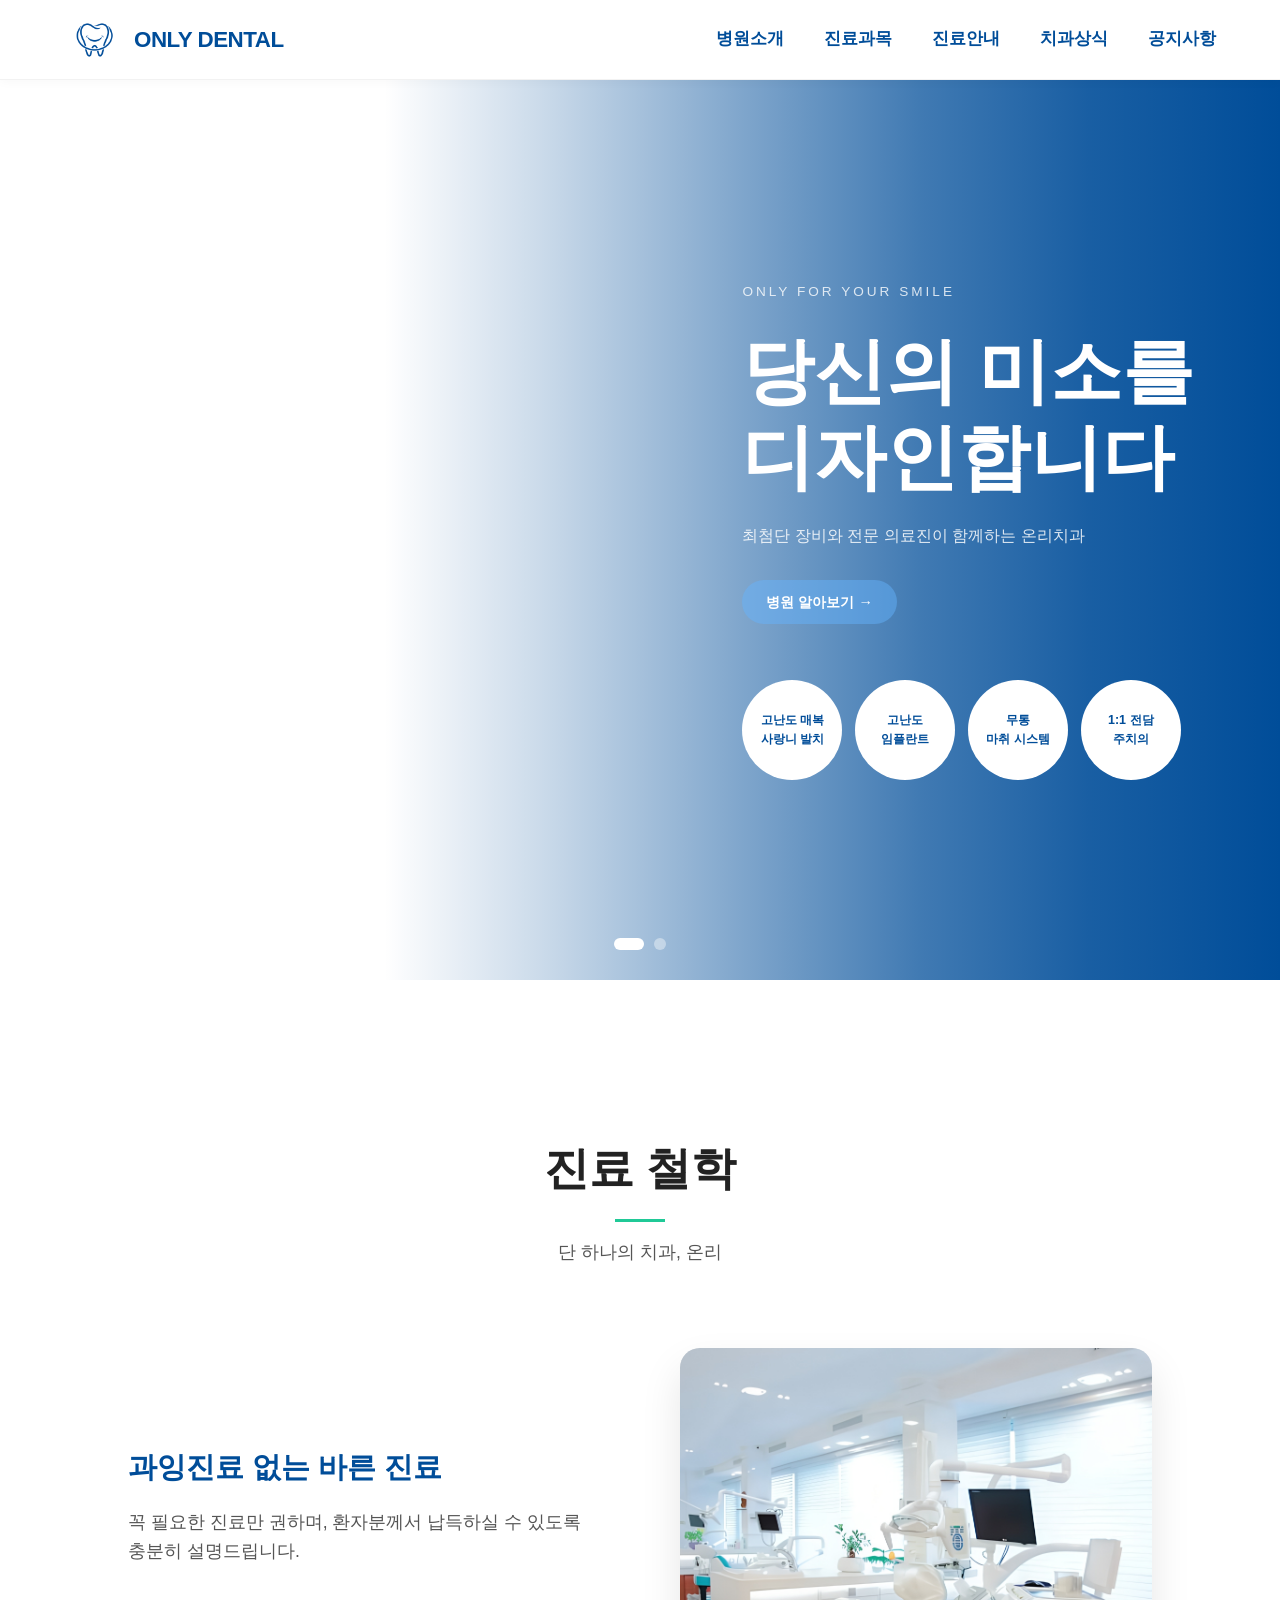
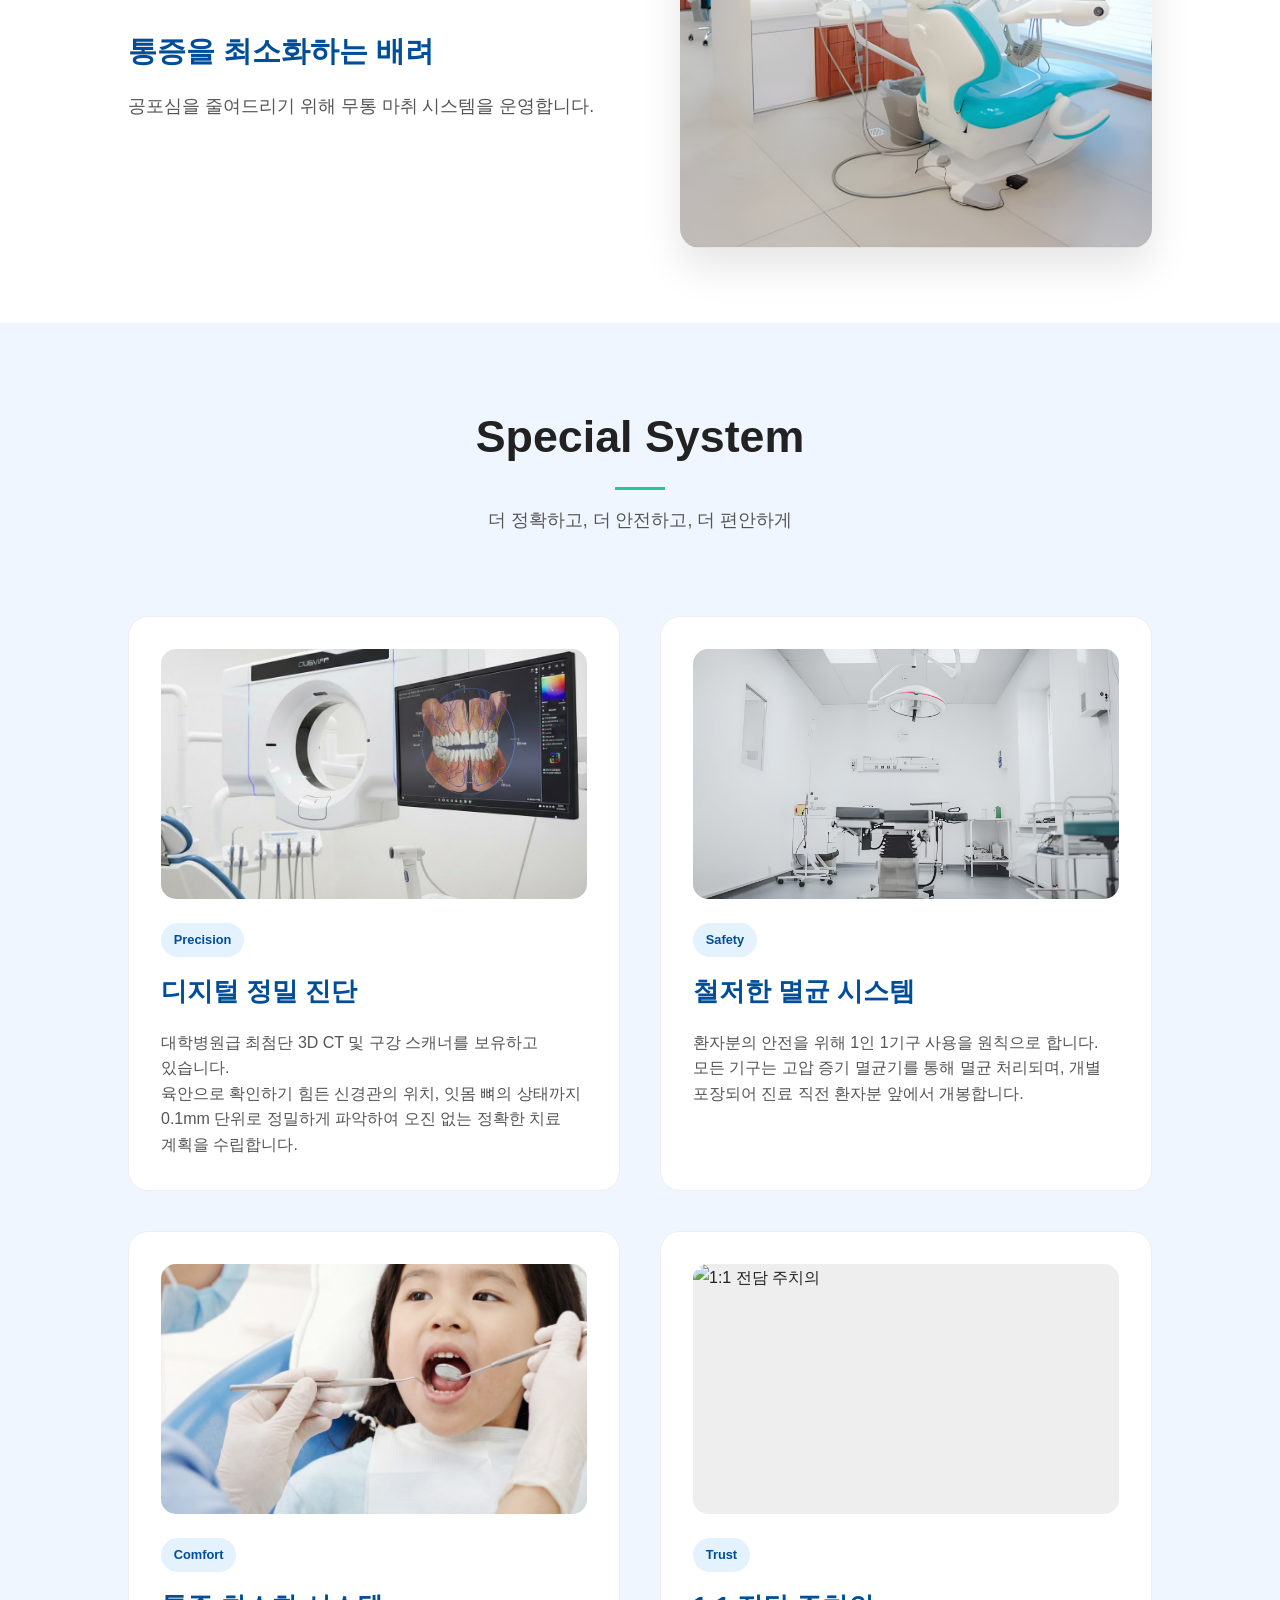
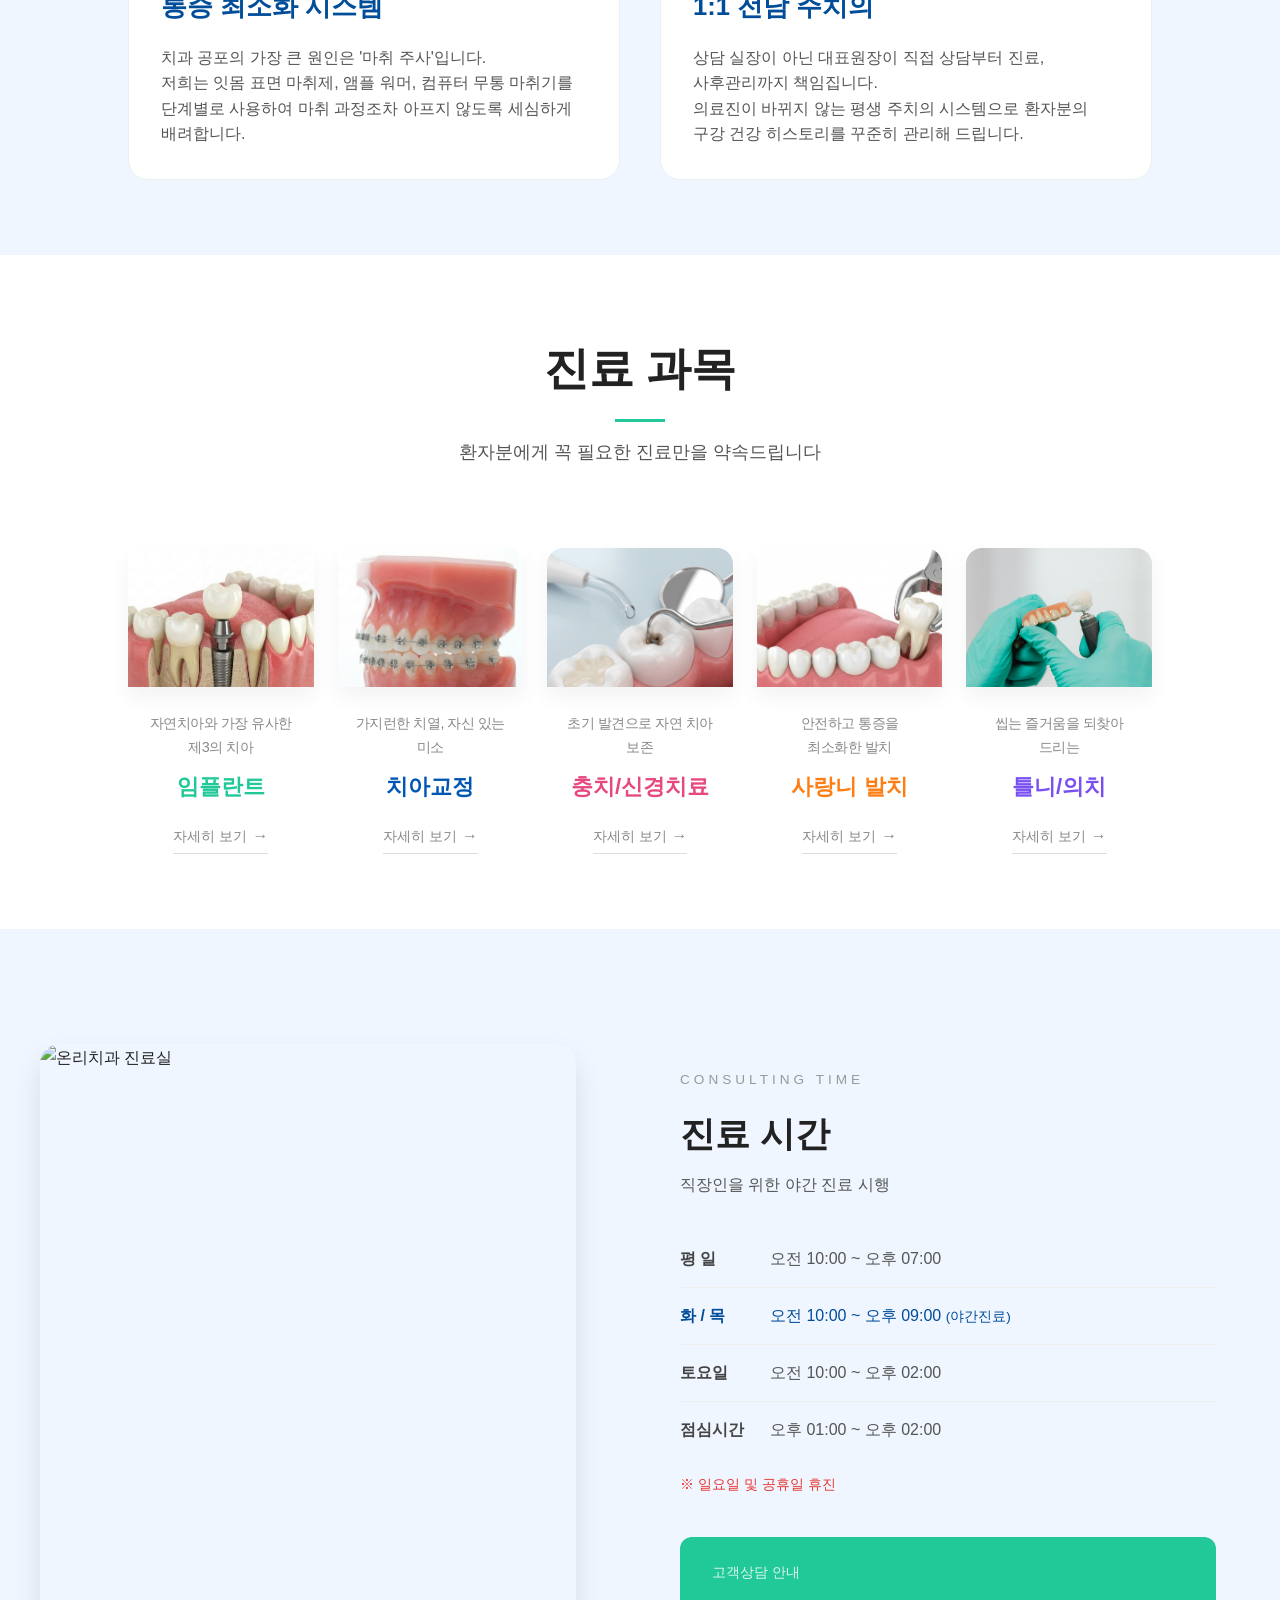
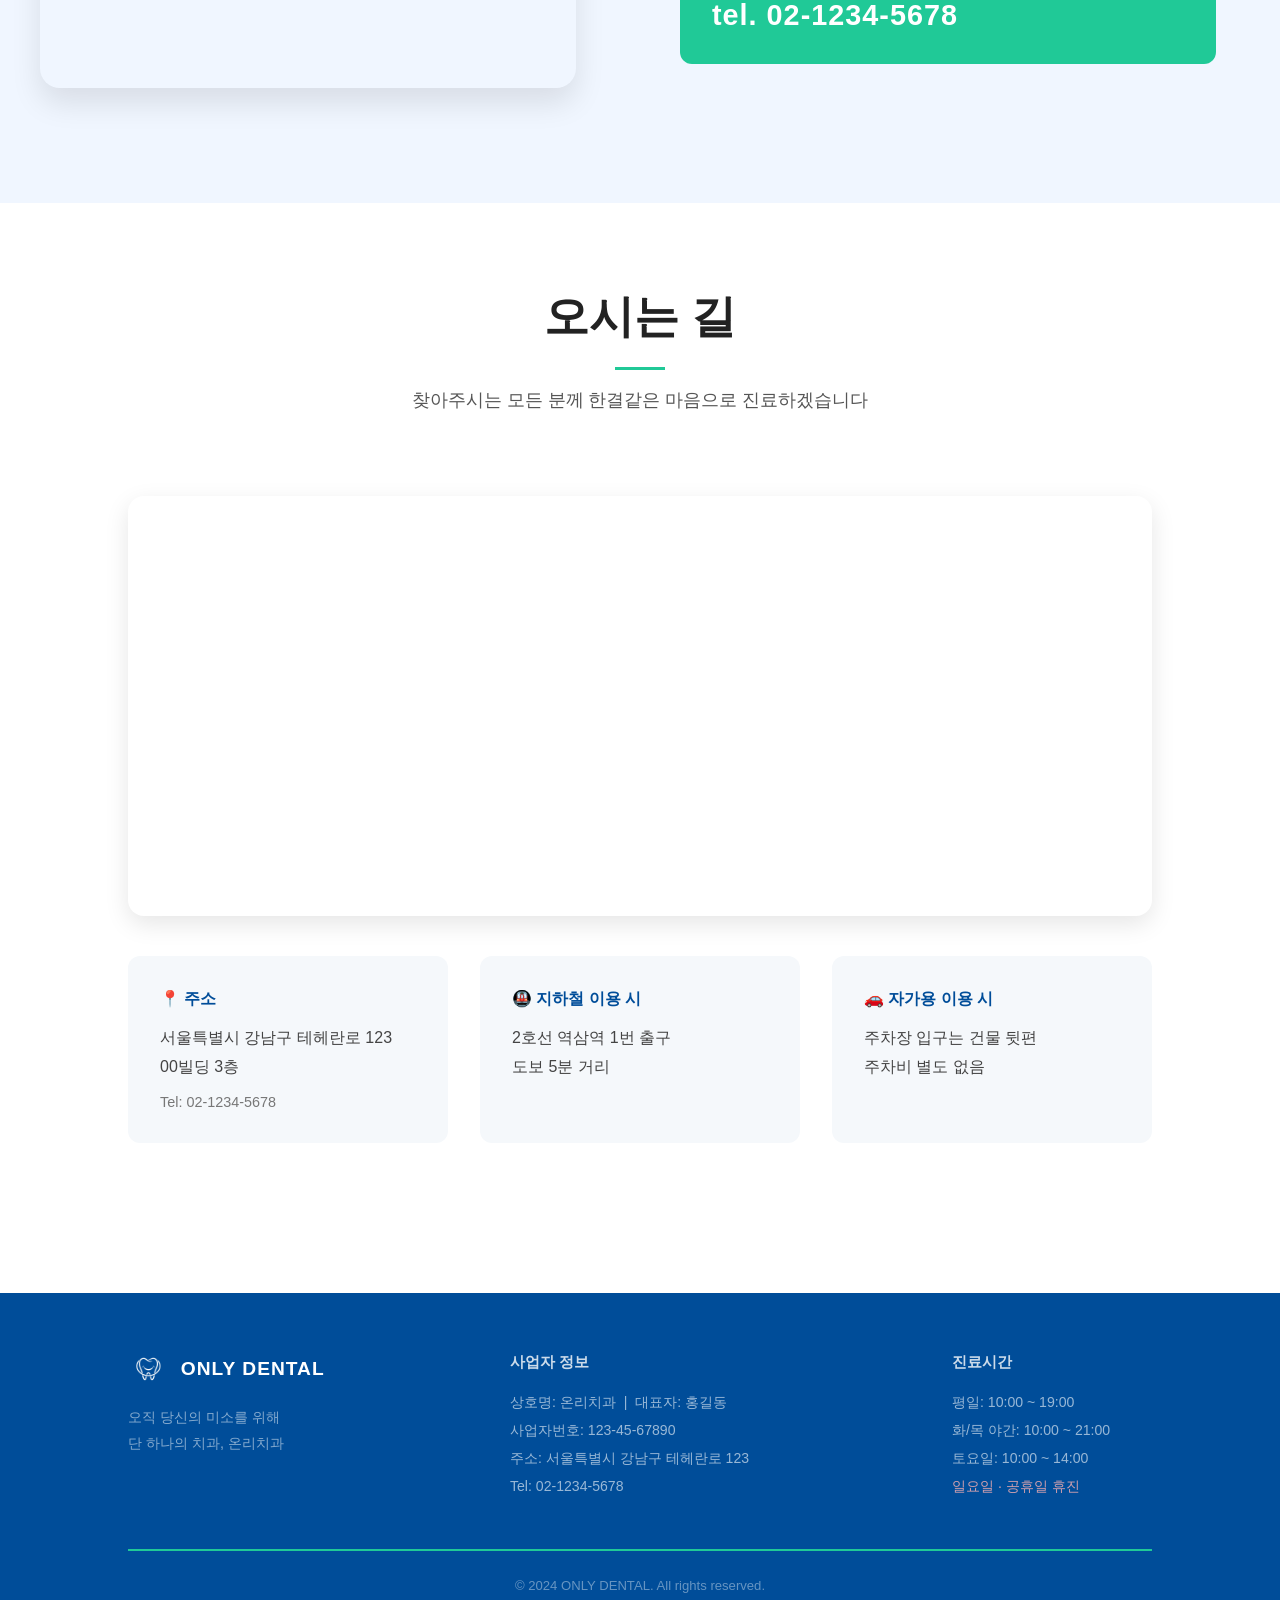
==== commit 65e93ed3: "refactor hero: decouple text and image slides for fixed gradient" ====
--- a/index.html
+++ b/index.html
@@ -55,9 +55,13 @@
     </header>
 
     <section class="hero" id="home">
-        <!-- 슬라이드 1 -->
-        <div class="hero-slide active" style="background-image: url('hero1.png');">
-            <div class="hero-content-box">
+        <!-- 이미지 슬라이드만 (텍스트 없음!) -->
+        <div class="hero-slide active" style="background-image: url('hero1.png');"></div>
+        <div class="hero-slide" style="background-image: url('hero2.png');"></div>
+
+        <!-- 그라데이션+텍스트 슬라이드 밖에 고정! -->
+        <div class="hero-content-wrapper">
+            <div class="hero-text active">
                 <p class="hero-sub-label">ONLY FOR YOUR SMILE</p>
                 <h1>당신의 미소를<br>디자인합니다</h1>
                 <p class="hero-desc">최첨단 장비와 전문 의료진이 함께하는 온리치과</p>
@@ -69,55 +73,38 @@
                     <div class="hero-badge">1:1 전담<br>주치의</div>
                 </div>
             </div>
-        </div>
-
-        <!-- 슬라이드 2 -->
-        <div class="hero-slide" style="background-image: url('hero2.png');">
-            <div class="hero-content-box">
+            <div class="hero-text">
                 <p class="hero-sub-label">OUR SERVICES</p>
                 <h1>온리치과와 함께<br>건강한 미소를</h1>
                 <p class="hero-desc">검증된 술식과 체계적인 진료 시스템</p>
                 <div class="hero-icons">
                     <div class="hero-icon-item">
-                        <div class="hero-icon-circle">
-                            <img src="implant.jpg" alt="임플란트">
-                        </div>
+                        <div class="hero-icon-circle"><img src="implant.jpg" alt="임플란트"></div>
                         <span>임플란트</span>
                     </div>
                     <div class="hero-icon-item">
-                        <div class="hero-icon-circle">
-                            <img src="orthodontics.jpg" alt="치아교정">
-                        </div>
+                        <div class="hero-icon-circle"><img src="orthodontics.jpg" alt="치아교정"></div>
                         <span>치아교정</span>
                     </div>
                     <div class="hero-icon-item">
-                        <div class="hero-icon-circle">
-                            <img src="cavity.jpg" alt="충치·신경치료">
-                        </div>
+                        <div class="hero-icon-circle"><img src="cavity.jpg" alt="충치·신경치료"></div>
                         <span>충치·신경치료</span>
                     </div>
                     <div class="hero-icon-item">
-                        <div class="hero-icon-circle">
-                            <img src="wisdom.jpg" alt="사랑니 발치">
-                        </div>
+                        <div class="hero-icon-circle"><img src="wisdom.jpg" alt="사랑니 발치"></div>
                         <span>사랑니 발치</span>
                     </div>
                     <div class="hero-icon-item">
-                        <div class="hero-icon-circle">
-                            <img src="denture.jpg" alt="틀니·의치">
-                        </div>
+                        <div class="hero-icon-circle"><img src="denture.jpg" alt="틀니·의치"></div>
                         <span>틀니·의치</span>
                     </div>
                     <div class="hero-icon-item">
-                        <div class="hero-icon-circle">
-                            <img src="scaling.jpg" alt="스케일링">
-                        </div>
+                        <div class="hero-icon-circle"><img src="scaling.jpg" alt="스케일링"></div>
                         <span>스케일링</span>
                     </div>
                 </div>
             </div>
         </div>
-
     </section>
 
     <!-- 진료 철학 섹션 -->
--- a/style.css
+++ b/style.css
@@ -167,22 +167,25 @@
     background-size: cover;
     background-position: center;
     opacity: 0;
-    transition: opacity 1.5s ease-in-out;
-    pointer-events: none; /* 이거 추가! */
+    transition: opacity 1s ease;
+    pointer-events: none;
+    z-index: 1;
 }
 
 .hero-slide.active {
     opacity: 1;
-    pointer-events: auto; /* 이거 추가! */
-}
-
-/* 히어로 파란 박스 */
-.hero-content-box {
+    pointer-events: auto;
+    z-index: 2;
+}
+
+/* 히어로 고정 그라데이션 & 텍스트 래퍼 */
+.hero-content-wrapper {
     position: absolute;
     right: 0;
     top: 0;
     height: 100%;
     width: 100%;
+    z-index: 10;
     background: linear-gradient(
         to right,
         rgba(0, 77, 153, 0) 0%,
@@ -193,13 +196,30 @@
         rgba(0, 77, 153, 0.9) 85%,
         rgba(0, 77, 153, 1) 100%
     );
+    pointer-events: none; /* 클릭 이벤트가 아래 슬라이드(점 등)로 전달되게 함 */
+}
+
+.hero-text {
+    position: absolute;
+    top: 0;
+    right: 0;
+    height: 100%;
+    width: 100%;
     display: flex;
     flex-direction: column;
     justify-content: center;
     padding: 3rem 6% 3rem 58%;
-}
-
-.hero-content-box h1 {
+    opacity: 0;
+    transition: opacity 0.8s ease;
+    pointer-events: none;
+}
+
+.hero-text.active {
+    opacity: 1;
+    pointer-events: auto;
+}
+
+.hero-text h1 {
     font-size: 4.5rem !important;
     font-weight: 800 !important;
     color: white !important;
